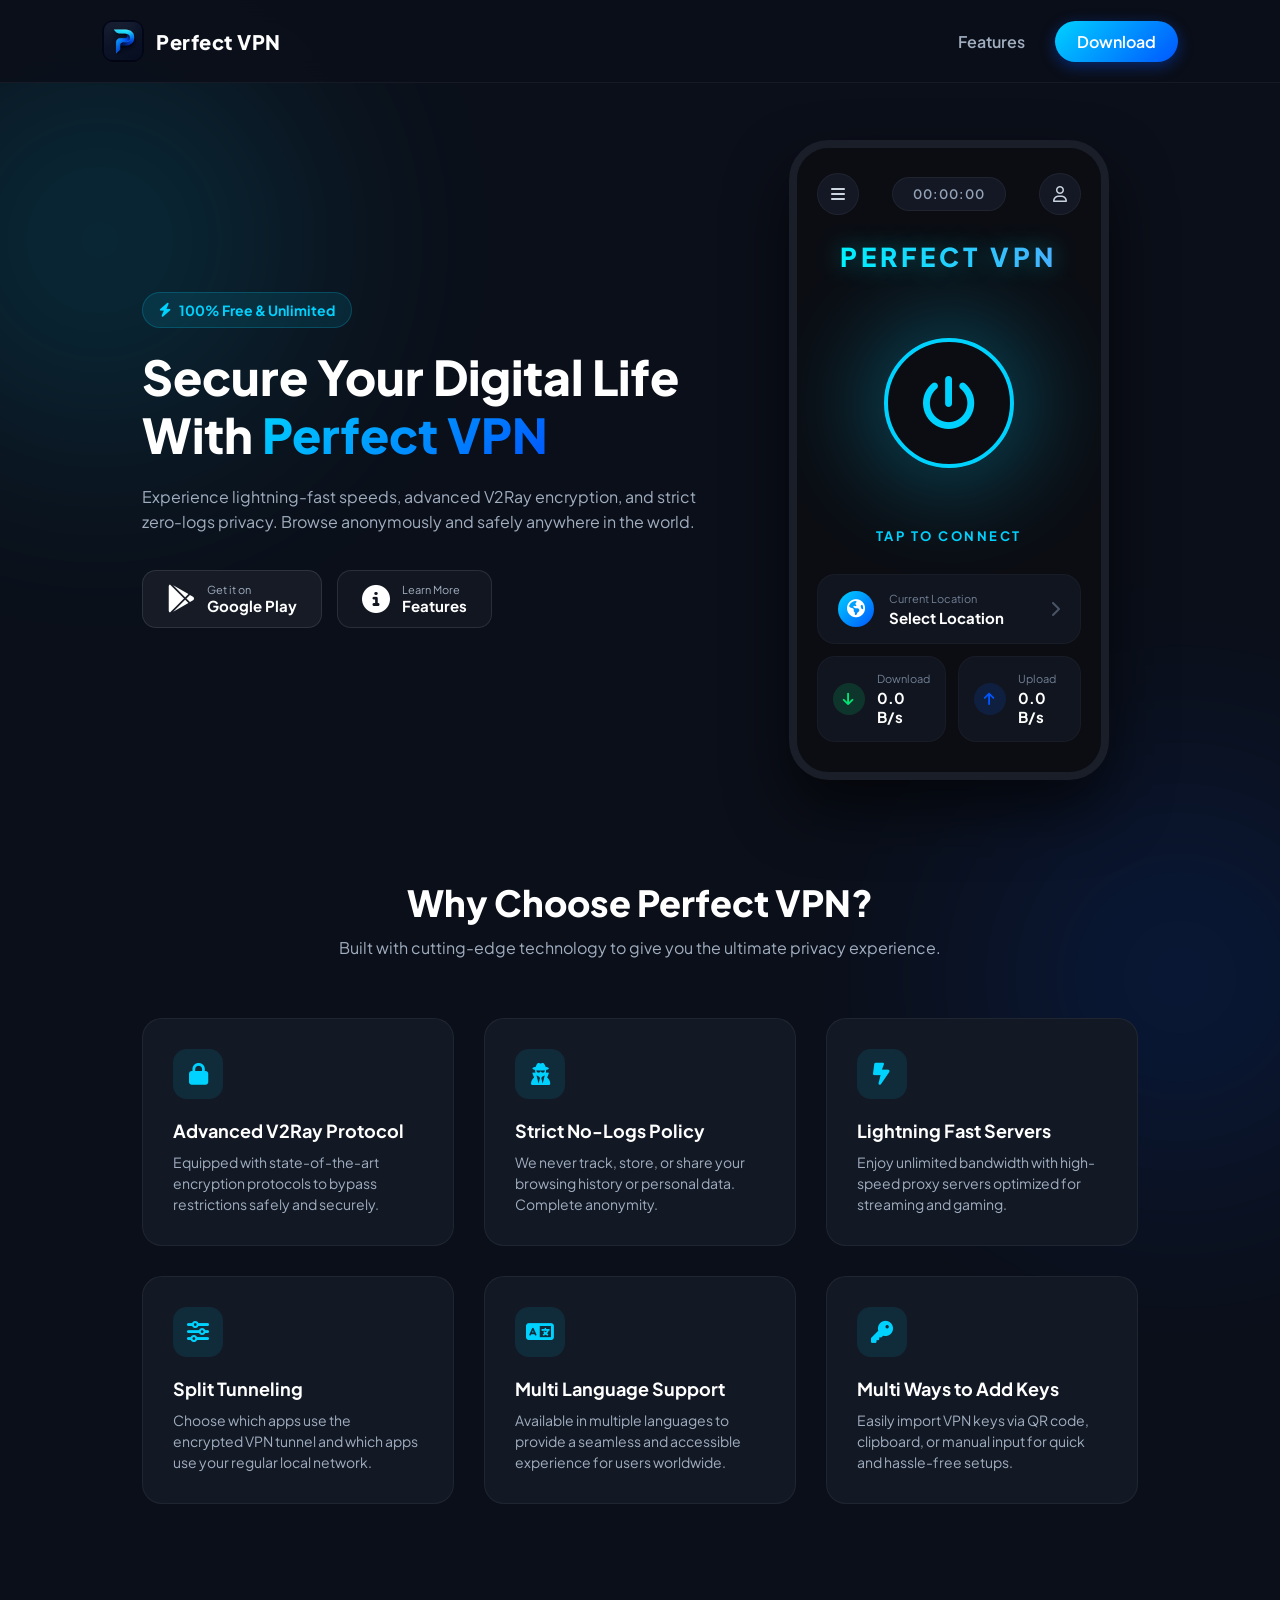
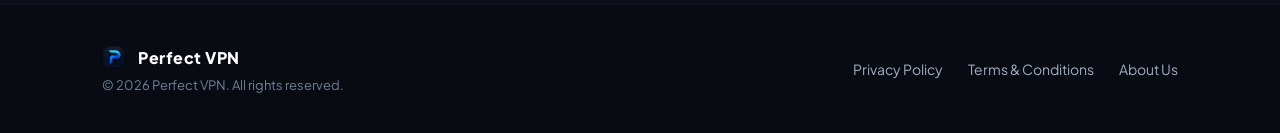
==== index.html @ 636e42d6 "First commit" ====
<!DOCTYPE html>
<html lang="en">
<head>
    <meta charset="UTF-8">
    <meta name="viewport" content="width=device-width, initial-scale=1.0">
    
    <!-- Primary Meta Tags -->
    <title>Perfect VPN - Fast, Secure & Free VPN Proxy</title>
    <meta name="title" content="Perfect VPN - Fast, Secure & Free VPN Proxy">
    <meta name="description" content="Experience lightning-fast speeds, advanced V2Ray encryption, and strict zero-logs privacy with Perfect VPN.">
    
    <!-- Open Graph / Facebook -->
    <meta property="og:type" content="website">
    <meta property="og:url" content="https://perfectvpn.store/">
    <meta property="og:title" content="Perfect VPN - Fast, Secure & Free VPN Proxy">
    <meta property="og:description" content="Experience lightning-fast speeds, advanced V2Ray encryption, and strict zero-logs privacy.">
    <meta property="og:image" content="https://perfectvpn.store/assets/og-image.jpg">
    
    <link rel="icon" type="image/png" href="logo.png">
    <link rel="stylesheet" href="style.css">
    <link rel="stylesheet" href="https://cdnjs.cloudflare.com/ajax/libs/font-awesome/6.4.0/css/all.min.css">
    <link href="https://fonts.googleapis.com/css2?family=Plus+Jakarta+Sans:wght@400;500;600;700;800&display=swap" rel="stylesheet">
</head>
<body>
    <div class="glow-bg glow-1"></div>
    <div class="glow-bg glow-2"></div>

    <header>
        <div class="nav-container">
            <a href="index.html" class="logo-box">
                <img src="logo.png" alt="Perfect VPN" class="logo-img">
                <span class="logo-text">Perfect VPN</span>
            </a>
            
            <div class="mobile-menu-btn" id="menuBtn">
                <i class="fa-solid fa-bars"></i>
            </div>

            <nav id="navMenu">
    <a href="index.html#features">Features</a>
    <a href="https://play.google.com/store/apps/details?id=com.perfectvpn.yla" target="_blank" class="nav-btn">Download</a>
</nav>
        </div>
    </header>

    <section class="hero-section">
        <div class="hero-content">
            <div class="badge"><i class="fa-solid fa-bolt"></i> 100% Free & Unlimited</div>
            <h1>Secure Your Digital Life With <span>Perfect VPN</span></h1>
            <p>Experience lightning-fast speeds, advanced V2Ray encryption, and strict zero-logs privacy. Browse anonymously and safely anywhere in the world.</p>
            
            <div class="cta-buttons" id="download">
                <a href="https://play.google.com/store/apps/details?id=com.perfectvpn.yla" target="_blank" class="store-btn google-play">
                    <i class="fa-brands fa-google-play"></i>
                    <div>
                        <span>Get it on</span>
                        <strong>Google Play</strong>
                    </div>
                </a>
                <a href="#features" class="store-btn secondary-btn">
                    <i class="fa-solid fa-circle-info"></i>
                    <div>
                        <span>Learn More</span>
                        <strong>Features</strong>
                    </div>
                </a>
            </div>
        </div>

        <div class="hero-mockup">
            <div class="phone-frame">
                <div class="screen-content">
                    
                    <div class="app-top-bar">
                        <div class="icon-btn"><i class="fa-solid fa-bars"></i></div>
                        <div class="timer-pill" id="appTimer"><i class="fa-solid fa-stopwatch" style="display:none;"></i> 00:00:00</div>
                        <div class="icon-btn"><i class="fa-regular fa-user"></i></div>
                    </div>
                    
                    <div class="app-title">PERFECT VPN</div>
                    
                    <div class="power-wrapper" id="powerBtn">
                        <div class="power-glow"></div>
                        <div class="power-btn-ui">
                            <i class="fa-solid fa-power-off"></i>
                        </div>
                    </div>
                    
                    <div class="app-status" id="statusText">TAP TO CONNECT</div>
                    
                    <div class="app-cards">
                        <div class="location-card">
                            <div class="loc-icon"><i class="fa-solid fa-earth-americas"></i></div>
                            <div class="loc-info">
                                <div class="loc-lbl">Current Location</div>
                                <div class="loc-val">Select Location</div>
                            </div>
                            <i class="fa-solid fa-chevron-right" style="color: #4a5568;"></i>
                        </div>
                        
                        <div class="speed-cards">
                            <div class="speed-card">
                                <div class="speed-icon dl-icon"><i class="fa-solid fa-arrow-down"></i></div>
                                <div class="loc-info">
                                    <div class="loc-lbl">Download</div>
                                    <div class="loc-val" id="dlSpeed">0.0 B/s</div>
                                </div>
                            </div>
                            <div class="speed-card">
                                <div class="speed-icon ul-icon"><i class="fa-solid fa-arrow-up"></i></div>
                                <div class="loc-info">
                                    <div class="loc-lbl">Upload</div>
                                    <div class="loc-val" id="ulSpeed">0.0 B/s</div>
                                </div>
                            </div>
                        </div>
                    </div>

                </div>
            </div>
        </div>
    </section>

    <section class="features-section" id="features">
        <div class="section-title">
            <h2>Why Choose Perfect VPN?</h2>
            <p>Built with cutting-edge technology to give you the ultimate privacy experience.</p>
        </div>
        <div class="features-grid">
            <div class="feature-card">
                <div class="f-icon"><i class="fa-solid fa-lock"></i></div>
                <h3>Advanced V2Ray Protocol</h3>
                <p>Equipped with state-of-the-art encryption protocols to bypass restrictions safely and securely.</p>
            </div>
            <div class="feature-card">
                <div class="f-icon"><i class="fa-solid fa-user-secret"></i></div>
                <h3>Strict No-Logs Policy</h3>
                <p>We never track, store, or share your browsing history or personal data. Complete anonymity.</p>
            </div>
            <div class="feature-card">
                <div class="f-icon"><i class="fa-solid fa-bolt-lightning"></i></div>
                <h3>Lightning Fast Servers</h3>
                <p>Enjoy unlimited bandwidth with high-speed proxy servers optimized for streaming and gaming.</p>
            </div>
            <div class="feature-card">
                <div class="f-icon"><i class="fa-solid fa-sliders"></i></div>
                <h3>Split Tunneling</h3>
                <p>Choose which apps use the encrypted VPN tunnel and which apps use your regular local network.</p>
            </div>
            <div class="feature-card">
                <div class="f-icon"><i class="fa-solid fa-language"></i></div>
                <h3>Multi Language Support</h3>
                <p>Available in multiple languages to provide a seamless and accessible experience for users worldwide.</p>
            </div>
            <div class="feature-card">
                <div class="f-icon"><i class="fa-solid fa-key"></i></div>
                <h3>Multi Ways to Add Keys</h3>
                <p>Easily import VPN keys via QR code, clipboard, or manual input for quick and hassle-free setups.</p>
            </div>
        </div>
    </section>

    <footer>
        <div class="footer-container">
            <div class="footer-brand">
                <div class="logo-box">
                    <img src="logo.png" alt="Perfect VPN" class="logo-img" style="width: 24px; height: 24px;">
                    <span class="logo-text" style="font-size: 16px;">Perfect VPN</span>
                </div>
                <p>&copy; 2026 Perfect VPN. All rights reserved.</p>
            </div>
            <div class="footer-links">
                <a href="privacy.html">Privacy Policy</a>
                <a href="terms.html">Terms & Conditions</a>
                <a href="about.html">About Us</a>
            </div>
        </div>
    </footer>

    <!-- JavaScript for Mobile Menu & App Mockup Interaction -->
    <script>
        // Hamburger Menu Toggle
        const menuBtn = document.getElementById('menuBtn');
        const navMenu = document.getElementById('navMenu');
        
        menuBtn.addEventListener('click', () => {
            navMenu.classList.toggle('active');
        });

        // App Screen Interactive Effect
        const powerBtn = document.getElementById('powerBtn');
        const statusText = document.getElementById('statusText');
        const powerGlow = document.querySelector('.power-glow');
        const powerUI = document.querySelector('.power-btn-ui');
        const timer = document.getElementById('appTimer');
        
        let isConnected = false;
        let timerInterval;

        powerBtn.addEventListener('click', () => {
            if(!isConnected) {
                // Connecting State
                statusText.textContent = 'CONNECTING...';
                statusText.style.color = '#718096';
                statusText.style.letterSpacing = '3px';
                powerUI.style.transform = 'scale(0.9)';
                powerGlow.style.animation = 'pulseGlow 0.5s infinite alternate';
                
                setTimeout(() => {
                    // Connected State
                    isConnected = true;
                    statusText.textContent = 'CONNECTED';
                    statusText.style.color = '#00e676';
                    powerUI.style.transform = 'scale(1)';
                    powerUI.style.borderColor = '#00e676';
                    powerUI.style.color = '#00e676';
                    powerUI.style.boxShadow = '0 0 30px rgba(0, 230, 118, 0.4)';
                    powerGlow.style.background = '#00e676';
                    powerGlow.style.animation = 'pulseGlow 2s infinite alternate';
                    
                    document.getElementById('dlSpeed').textContent = '1.2 MB/s';
                    document.getElementById('ulSpeed').textContent = '450 KB/s';
                    
                    let sec = 1;
                    timer.innerHTML = '<i class="fa-solid fa-stopwatch"></i> 00:00:01';
                    timerInterval = setInterval(() => {
                        sec++;
                        let hrs = Math.floor(sec / 3600);
                        let mins = Math.floor((sec % 3600) / 60);
                        let secs = sec % 60;
                        timer.innerHTML = `<i class="fa-solid fa-stopwatch"></i> ${hrs.toString().padStart(2, '0')}:${mins.toString().padStart(2, '0')}:${secs.toString().padStart(2, '0')}`;
                    }, 1000);
                    
                }, 1500);
            } else {
                // Disconnected State
                isConnected = false;
                clearInterval(timerInterval);
                statusText.textContent = 'TAP TO CONNECT';
                statusText.style.color = '#00d2ff';
                powerUI.style.borderColor = '#00d2ff';
                powerUI.style.color = '#00d2ff';
                powerUI.style.boxShadow = 'none';
                powerGlow.style.background = '#00d2ff';
                timer.innerHTML = '00:00:00';
                document.getElementById('dlSpeed').textContent = '0.0 B/s';
                document.getElementById('ulSpeed').textContent = '0.0 B/s';
            }
        });
    </script>
</body>
</html>
---- style.css ----
* {
    margin: 0;
    padding: 0;
    box-sizing: border-box;
    font-family: 'Plus Jakarta Sans', sans-serif;
}

body {
    background-color: #0b0f19;
    color: #ffffff;
    overflow-x: hidden;
    position: relative;
}

/* Background Glows */
.glow-bg {
    position: absolute;
    width: 400px;
    height: 400px;
    border-radius: 50%;
    filter: blur(120px);
    z-index: -1;
    opacity: 0.15;
}
.glow-1 { top: -100px; left: -100px; background: #00d2ff; }
.glow-2 { top: 40%; right: -100px; background: #0056ff; }

/* Header & Logo */
header {
    width: 100%;
    padding: 20px 8%;
    position: fixed;
    top: 0;
    left: 0;
    background: rgba(11, 15, 25, 0.85);
    backdrop-filter: blur(12px);
    z-index: 100;
    border-bottom: 1px solid rgba(255, 255, 255, 0.05);
}
.nav-container {
    max-width: 1200px;
    margin: 0 auto;
    display: flex;
    justify-content: space-between;
    align-items: center;
}
.logo-box {
    display: flex;
    align-items: center;
    gap: 12px;
    text-decoration: none;
    color: white;
}
.logo-img {
    width: 42px;
    height: 42px;
    border-radius: 12px;
    object-fit: contain;
}
.logo-text {
    font-size: 20px;
    font-weight: 800;
    letter-spacing: 0.5px;
}
nav { display: flex; align-items: center; gap: 30px; }
nav a {
    color: #a0aec0;
    text-decoration: none;
    font-weight: 600;
    transition: color 0.3s;
}
nav a:hover { color: #00d2ff; }
.nav-btn {
    background: linear-gradient(135deg, #00d2ff, #0056ff);
    color: white !important;
    padding: 10px 22px;
    border-radius: 50px;
    box-shadow: 0 4px 15px rgba(0, 86, 255, 0.4);
}
.mobile-menu-btn {
    display: none;
    font-size: 24px;
    color: white;
    cursor: pointer;
}

/* Hero Section */
.hero-section {
    max-width: 1200px;
    margin: 140px auto 80px;
    padding: 0 8%;
    display: grid;
    grid-template-columns: 1.2fr 0.8fr;
    gap: 50px;
    align-items: center;
}
.badge {
    display: inline-flex;
    align-items: center;
    gap: 8px;
    background: rgba(0, 210, 255, 0.1);
    color: #00d2ff;
    padding: 8px 16px;
    border-radius: 30px;
    font-size: 14px;
    font-weight: 700;
    margin-bottom: 20px;
    border: 1px solid rgba(0, 210, 255, 0.2);
}
.hero-content h1 {
    font-size: 48px;
    font-weight: 800;
    line-height: 1.2;
    margin-bottom: 20px;
}
.hero-content h1 span {
    background: linear-gradient(135deg, #00d2ff, #0056ff);
    -webkit-background-clip: text;
    -webkit-text-fill-color: transparent;
}
.hero-content p {
    color: #a0aec0;
    font-size: 16px;
    line-height: 1.6;
    margin-bottom: 35px;
}
.cta-buttons {
    display: flex;
    gap: 15px;
}
.store-btn {
    display: flex;
    align-items: center;
    gap: 12px;
    background: #161b26;
    border: 1px solid rgba(255, 255, 255, 0.1);
    padding: 12px 24px;
    border-radius: 14px;
    text-decoration: none;
    color: white;
    transition: all 0.3s ease;
}
.store-btn:hover {
    border-color: #00d2ff;
    transform: translateY(-3px);
    box-shadow: 0 10px 25px rgba(0, 210, 255, 0.2);
}
.store-btn i { font-size: 28px; }
.store-btn span { font-size: 11px; color: #a0aec0; display: block; }
.store-btn strong { font-size: 15px; font-weight: 700; display: block; }
.secondary-btn { background: rgba(255, 255, 255, 0.03); }

/* Phone Mockup - Exact Match to Screenshot */
.hero-mockup {
    display: flex;
    justify-content: center;
}
.phone-frame {
    width: 320px;
    height: 640px;
    background: #0f1219;
    border-radius: 40px;
    border: 8px solid #1a1e29;
    box-shadow: 0 30px 60px rgba(0,0,0,0.6), inset 0 0 10px rgba(255,255,255,0.05);
    position: relative;
    overflow: hidden;
}
.screen-content {
    background: #0b0d13;
    height: 100%;
    width: 100%;
    display: flex;
    flex-direction: column;
    align-items: center;
    padding: 25px 20px 30px;
    position: relative;
}

/* App Mockup UI Components */
.app-top-bar {
    display: flex;
    justify-content: space-between;
    align-items: center;
    width: 100%;
    margin-bottom: 25px;
}
.icon-btn {
    width: 42px;
    height: 42px;
    border-radius: 50%;
    background: #141824;
    display: flex;
    justify-content: center;
    align-items: center;
    color: #cbd5e1;
    border: 1px solid rgba(255,255,255,0.05);
    font-size: 16px;
}
.timer-pill {
    background: #141824;
    padding: 8px 20px;
    border-radius: 30px;
    font-size: 13px;
    font-weight: 600;
    color: #94a3b8;
    border: 1px solid rgba(255,255,255,0.05);
    letter-spacing: 1px;
}

.app-title {
    font-size: 26px;
    font-weight: 800;
    letter-spacing: 4px;
    background: linear-gradient(90deg, #00f2fe 0%, #4facfe 100%);
    -webkit-background-clip: text;
    -webkit-text-fill-color: transparent;
    text-shadow: 0 0 25px rgba(0, 242, 254, 0.4);
    margin-bottom: 30px;
}

/* Power Button */
.power-wrapper {
    position: relative;
    width: 180px;
    height: 180px;
    display: flex;
    justify-content: center;
    align-items: center;
    margin: 10px 0 35px;
    cursor: pointer;
}
.power-glow {
    position: absolute;
    width: 100%;
    height: 100%;
    background: #00d2ff;
    border-radius: 50%;
    filter: blur(45px);
    opacity: 0.25;
    animation: pulseGlow 2.5s infinite alternate;
    transition: background 0.5s ease;
}
.power-btn-ui {
    position: relative;
    width: 130px;
    height: 130px;
    background: #0b0d13;
    border: 4px solid #00d2ff;
    border-radius: 50%;
    display: flex;
    justify-content: center;
    align-items: center;
    font-size: 55px;
    color: #00d2ff;
    z-index: 2;
    transition: all 0.3s ease;
}
@keyframes pulseGlow { 
    from { opacity: 0.15; transform: scale(0.9); } 
    to { opacity: 0.4; transform: scale(1.1); } 
}

.app-status { 
    color: #00d2ff; 
    font-size: 13px; 
    font-weight: 700; 
    letter-spacing: 2.5px; 
    transition: color 0.3s;
}

/* Status Cards */
.app-cards { 
    width: 100%; 
    display: flex; 
    flex-direction: column; 
    gap: 12px; 
    margin-top: auto; 
}
.location-card {
    background: #11151f;
    border-radius: 18px;
    padding: 16px 20px;
    display: flex;
    align-items: center;
    gap: 15px;
    border: 1px solid rgba(255,255,255,0.03);
}
.loc-icon { 
    width: 36px; 
    height: 36px; 
    border-radius: 50%; 
    background: linear-gradient(135deg, #00d2ff, #0056ff); 
    display: flex; 
    justify-content: center; 
    align-items: center; 
    color: white; 
    font-size: 18px;
}
.loc-info { flex: 1; text-align: left; }
.loc-lbl { font-size: 11px; color: #718096; margin-bottom: 3px; }
.loc-val { font-size: 15px; font-weight: 700; color: white; }

.speed-cards { display: flex; gap: 12px; }
.speed-card {
    flex: 1; 
    background: #11151f; 
    border-radius: 18px; 
    padding: 15px; 
    display: flex; 
    align-items: center; 
    gap: 12px;
    border: 1px solid rgba(255,255,255,0.03);
}
.speed-icon { 
    width: 32px; 
    height: 32px; 
    border-radius: 50%; 
    display: flex; 
    justify-content: center; 
    align-items: center; 
    font-size: 14px; 
}
.dl-icon { background: rgba(0, 230, 118, 0.15); color: #00e676; }
.ul-icon { background: rgba(0, 86, 255, 0.15); color: #0056ff; }

/* Features Section */
.features-section {
    max-width: 1200px;
    margin: 100px auto;
    padding: 0 8%;
}
.section-title {
    text-align: center;
    margin-bottom: 60px;
}
.section-title h2 { font-size: 36px; font-weight: 800; margin-bottom: 12px; }
.section-title p { color: #a0aec0; font-size: 16px; }

.features-grid {
    display: grid;
    grid-template-columns: repeat(auto-fit, minmax(250px, 1fr));
    gap: 30px;
}
.feature-card {
    background: #121824;
    border: 1px solid rgba(255, 255, 255, 0.06);
    padding: 30px;
    border-radius: 20px;
    transition: transform 0.3s, border-color 0.3s;
}
.feature-card:hover {
    transform: translateY(-5px);
    border-color: rgba(0, 210, 255, 0.4);
}
.f-icon {
    width: 50px;
    height: 50px;
    background: rgba(0, 210, 255, 0.1);
    color: #00d2ff;
    border-radius: 14px;
    display: flex;
    align-items: center;
    justify-content: center;
    font-size: 22px;
    margin-bottom: 20px;
}
.feature-card h3 { font-size: 18px; font-weight: 700; margin-bottom: 10px; }
.feature-card p { font-size: 14px; color: #a0aec0; line-height: 1.5; }

/* Footer */
footer {
    border-top: 1px solid rgba(255, 255, 255, 0.05);
    padding: 40px 8%;
    background: #080b12;
}
.footer-container {
    max-width: 1200px;
    margin: 0 auto;
    display: flex;
    justify-content: space-between;
    align-items: center;
    flex-wrap: wrap;
    gap: 20px;
}
.footer-brand p { color: #718096; font-size: 13px; margin-top: 8px; }
.footer-links { display: flex; gap: 25px; }
.footer-links a {
    color: #a0aec0;
    text-decoration: none;
    font-size: 14px;
    transition: color 0.3s;
}
.footer-links a:hover { color: #00d2ff; }

/* Responsive Media Queries */
@media(max-width: 900px) {
    .mobile-menu-btn { display: block; }
    
    nav {
        display: none;
        position: absolute;
        top: 100%;
        left: 0;
        width: 100%;
        background: rgba(11, 15, 25, 0.98);
        flex-direction: column;
        padding: 20px 0;
        border-bottom: 1px solid rgba(255,255,255,0.1);
    }
    nav.active { display: flex; }
    
    .hero-section { grid-template-columns: 1fr; text-align: center; margin-top: 100px; }
    .cta-buttons { justify-content: center; }
    .badge { margin: 0 auto 20px; }
    .hero-mockup { margin-top: 30px; }
    .footer-container { flex-direction: column; text-align: center; }
}

/* Secondary Pages Layout */
.page-container {
    max-width: 900px;
    margin: 140px auto 80px;
    padding: 0 5%;
}
.content-box {
    background: #131824;
    border: 1px solid rgba(255, 255, 255, 0.08);
    padding: 50px;
    border-radius: 24px;
    box-shadow: 0 25px 50px rgba(0,0,0,0.5);
}
.content-box h1 {
    font-size: 32px;
    font-weight: 800;
    color: #00d2ff;
    margin-bottom: 10px;
}
.effective-date {
    font-size: 14px;
    color: #718096;
    margin-bottom: 30px;
}
.content-box h3 {
    font-size: 18px;
    font-weight: 700;
    color: #ffffff;
    margin-top: 30px;
    margin-bottom: 10px;
}
.content-box p {
    color: #a0aec0;
    font-size: 15px;
    line-height: 1.7;
    margin-bottom: 15px;
}
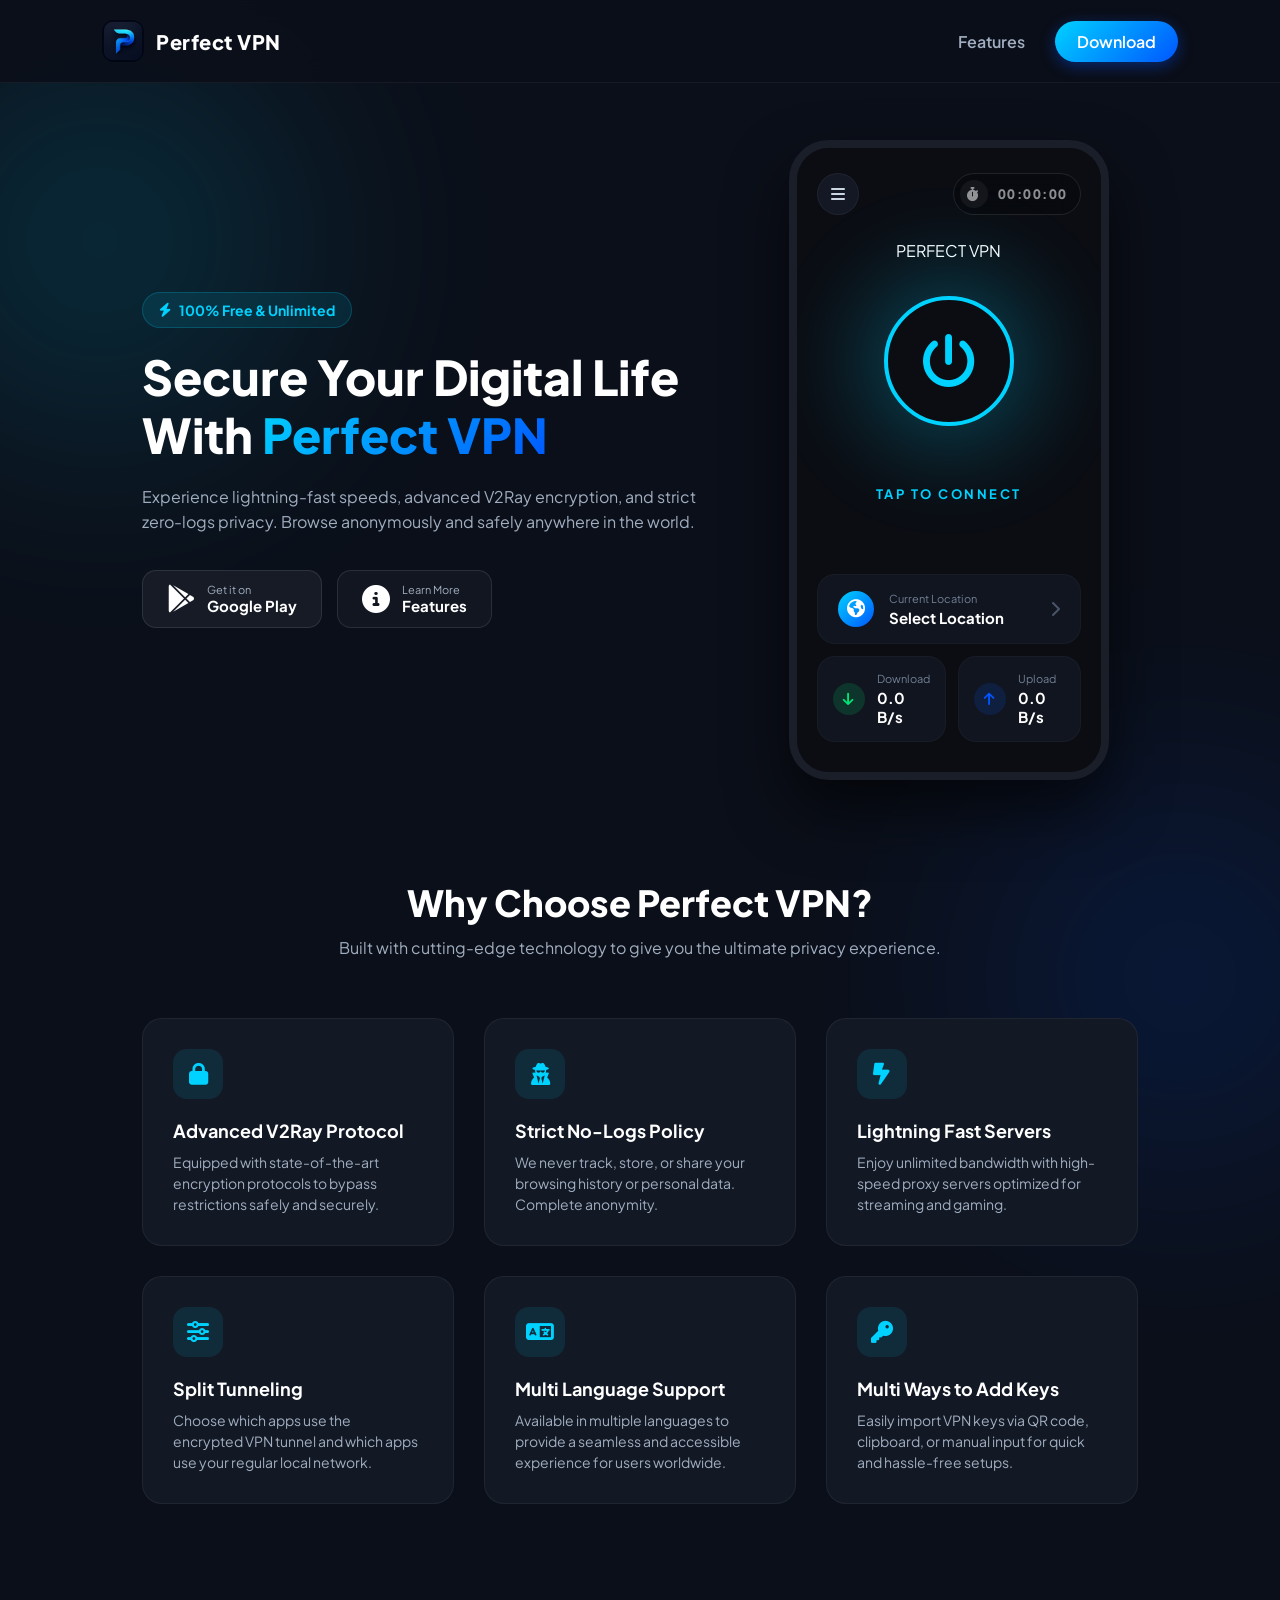
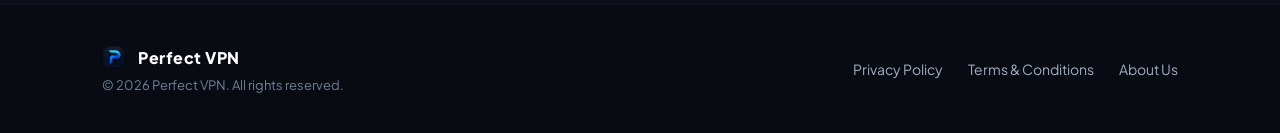
==== commit d30b0bdb: "Updated Email" ====
--- a/index.html
+++ b/index.html
@@ -37,9 +37,9 @@
             </div>
 
             <nav id="navMenu">
-    <a href="index.html#features">Features</a>
-    <a href="https://play.google.com/store/apps/details?id=com.perfectvpn.yla" target="_blank" class="nav-btn">Download</a>
-</nav>
+                <a href="index.html#features">Features</a>
+                <a href="https://play.google.com/store/apps/details?id=com.perfectvpn.yla" target="_blank" class="nav-btn">Download</a>
+            </nav>
         </div>
     </header>
 
@@ -73,8 +73,11 @@
                     
                     <div class="app-top-bar">
                         <div class="icon-btn"><i class="fa-solid fa-bars"></i></div>
-                        <div class="timer-pill" id="appTimer"><i class="fa-solid fa-stopwatch" style="display:none;"></i> 00:00:00</div>
-                        <div class="icon-btn"><i class="fa-regular fa-user"></i></div>
+                        <!-- 🔴 Profile ဖယ်ရှားပြီး Timer ကို အမိုက်စား ပြင်ဆင်ထားသည် -->
+                        <div class="timer-pill" id="appTimer">
+                            <div class="timer-icon"><i class="fa-solid fa-stopwatch"></i></div>
+                            <span id="timeText">00:00:00</span>
+                        </div>
                     </div>
                     
                     <div class="app-title">PERFECT VPN</div>
@@ -193,6 +196,7 @@
         const powerGlow = document.querySelector('.power-glow');
         const powerUI = document.querySelector('.power-btn-ui');
         const timer = document.getElementById('appTimer');
+        const timeText = document.getElementById('timeText');
         
         let isConnected = false;
         let timerInterval;
@@ -218,17 +222,20 @@
                     powerGlow.style.background = '#00e676';
                     powerGlow.style.animation = 'pulseGlow 2s infinite alternate';
                     
+                    // 🔴 Timer CSS Class အသစ်ထည့်ခြင်း
+                    timer.classList.add('active');
+                    
                     document.getElementById('dlSpeed').textContent = '1.2 MB/s';
                     document.getElementById('ulSpeed').textContent = '450 KB/s';
                     
                     let sec = 1;
-                    timer.innerHTML = '<i class="fa-solid fa-stopwatch"></i> 00:00:01';
+                    timeText.innerText = '00:00:01';
                     timerInterval = setInterval(() => {
                         sec++;
                         let hrs = Math.floor(sec / 3600);
                         let mins = Math.floor((sec % 3600) / 60);
                         let secs = sec % 60;
-                        timer.innerHTML = `<i class="fa-solid fa-stopwatch"></i> ${hrs.toString().padStart(2, '0')}:${mins.toString().padStart(2, '0')}:${secs.toString().padStart(2, '0')}`;
+                        timeText.innerText = `${hrs.toString().padStart(2, '0')}:${mins.toString().padStart(2, '0')}:${secs.toString().padStart(2, '0')}`;
                     }, 1000);
                     
                 }, 1500);
@@ -242,7 +249,11 @@
                 powerUI.style.color = '#00d2ff';
                 powerUI.style.boxShadow = 'none';
                 powerGlow.style.background = '#00d2ff';
-                timer.innerHTML = '00:00:00';
+                
+                // 🔴 Timer CSS ပြန်လည်ရုပ်သိမ်းခြင်း
+                timer.classList.remove('active');
+                timeText.innerText = '00:00:00';
+                
                 document.getElementById('dlSpeed').textContent = '0.0 B/s';
                 document.getElementById('ulSpeed').textContent = '0.0 B/s';
             }
--- a/style.css
+++ b/style.css
@@ -196,26 +196,47 @@
     border: 1px solid rgba(255,255,255,0.05);
     font-size: 16px;
 }
+
+/* 🔴 Timer ကို App ၏ UI အသစ်အတိုင်း Cyberpunk Glassmorphism စတိုင် ပြောင်းထားပါသည် */
 .timer-pill {
-    background: #141824;
-    padding: 8px 20px;
+    background: rgba(0, 0, 0, 0.2);
+    backdrop-filter: blur(12px);
+    -webkit-backdrop-filter: blur(12px);
+    padding: 6px 12px 6px 6px;
     border-radius: 30px;
     font-size: 13px;
-    font-weight: 600;
-    color: #94a3b8;
-    border: 1px solid rgba(255,255,255,0.05);
-    letter-spacing: 1px;
-}
-
-.app-title {
-    font-size: 26px;
     font-weight: 800;
-    letter-spacing: 4px;
-    background: linear-gradient(90deg, #00f2fe 0%, #4facfe 100%);
-    -webkit-background-clip: text;
-    -webkit-text-fill-color: transparent;
-    text-shadow: 0 0 25px rgba(0, 242, 254, 0.4);
-    margin-bottom: 30px;
+    color: rgba(255, 255, 255, 0.54);
+    border: 1.5px solid rgba(255, 255, 255, 0.1);
+    display: flex;
+    align-items: center;
+    gap: 10px;
+    letter-spacing: 1.5px;
+    font-variant-numeric: tabular-nums; /* ဂဏန်းများ ဘယ်ညာမခုန်ရန် */
+    transition: all 0.3s ease;
+}
+
+.timer-icon {
+    background: rgba(255, 255, 255, 0.05);
+    width: 28px;
+    height: 28px;
+    border-radius: 50%;
+    display: flex;
+    align-items: center;
+    justify-content: center;
+    font-size: 14px;
+    transition: all 0.3s ease;
+}
+
+/* 🔴 ချိတ်ဆက်ပြီးချိန် Timer အရောင်တောက်သည့် CSS (JS မှ အလိုအလျောက် ခေါ်ပေးမည်) */
+.timer-pill.active {
+    border-color: rgba(0, 230, 118, 0.5);
+    box-shadow: 0 0 20px rgba(0, 230, 118, 0.25);
+    color: #ffffff;
+}
+.timer-pill.active .timer-icon {
+    background: rgba(0, 230, 118, 0.2);
+    color: #00e676;
 }
 
 /* Power Button */
